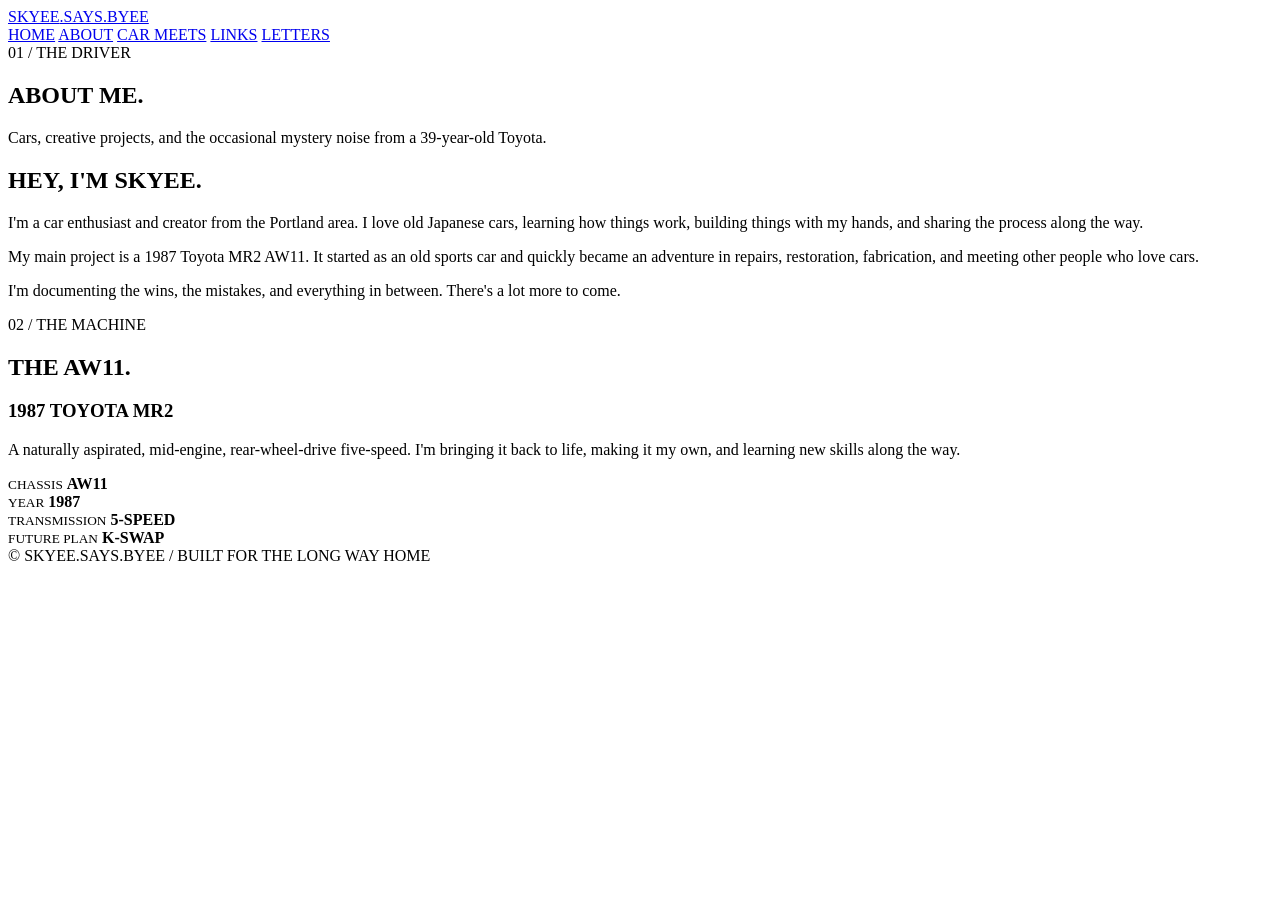
==== about.html @ a4ca1928 "Create about.html" ====
<!DOCTYPE html>
<html lang="en">
<head>
  <meta charset="UTF-8">
  <meta name="viewport" content="width=device-width, initial-scale=1">
  <meta name="theme-color" content="#090719">
  <title>SKYEE | About</title>
  <link rel="stylesheet" href="style.css">
</head>
<body>

<header>
  <div class="container nav">
    <a class="logo" href="index.html">
      SKYEE<span>.SAYS.BYEE</span>
    </a>

    <nav aria-label="Main navigation">
      <a href="index.html">HOME</a>
      <a href="about.html" aria-current="page">ABOUT</a>
      <a href="meets.html">CAR MEETS</a>
      <a href="links.html">LINKS</a>
      <a href="letters.html">LETTERS</a>
    </nav>
  </div>
</header>

<main>

  <section class="page-heading">
    <div class="container">
      <div class="eyebrow">01 / THE DRIVER</div>

      <h1>
        ABOUT <span class="accent">ME.</span>
      </h1>

      <p>
        Cars, creative projects, and the occasional
        mystery noise from a 39-year-old Toyota.
      </p>
    </div>
  </section>

  <section class="section">
    <div class="container two-col">

      <div>
        <h2>
          HEY, I'M <span class="cyan">SKYEE.</span>
        </h2>

        <p class="muted">
          I'm a car enthusiast and creator from the
          Portland area. I love old Japanese cars,
          learning how things work, building things
          with my hands, and sharing the process
          along the way.
        </p>

        <p class="muted">
          My main project is a 1987 Toyota MR2 AW11.
          It started as an old sports car and quickly
          became an adventure in repairs, restoration,
          fabrication, and meeting other people
          who love cars.
        </p>

        <p class="muted">
          I'm documenting the wins, the mistakes,
          and everything in between.
          There's a lot more to come.
        </p>
      </div>

      <div
        class="photo"
        role="img"
        aria-label="Temporary MR2-inspired artwork">
      </div>

    </div>
  </section>

  <section class="section">
    <div class="container">

      <div class="eyebrow">02 / THE MACHINE</div>

      <h2>
        THE <span class="accent">AW11.</span>
      </h2>

      <div class="panel">
        <h3>1987 TOYOTA MR2</h3>

        <p>
          A naturally aspirated, mid-engine,
          rear-wheel-drive five-speed.
          I'm bringing it back to life,
          making it my own, and learning
          new skills along the way.
        </p>

        <div class="specs">
          <div class="spec">
            <small>CHASSIS</small>
            <strong>AW11</strong>
          </div>

          <div class="spec">
            <small>YEAR</small>
            <strong>1987</strong>
          </div>

          <div class="spec">
            <small>TRANSMISSION</small>
            <strong>5-SPEED</strong>
          </div>

          <div class="spec">
            <small>FUTURE PLAN</small>
            <strong>K-SWAP</strong>
          </div>
        </div>
      </div>

    </div>
  </section>

</main>

<footer>
  © <span data-year></span>
  SKYEE.SAYS.BYEE / BUILT FOR THE LONG WAY HOME
</footer>

<script src="script.js" defer></script>
</body>
</html>
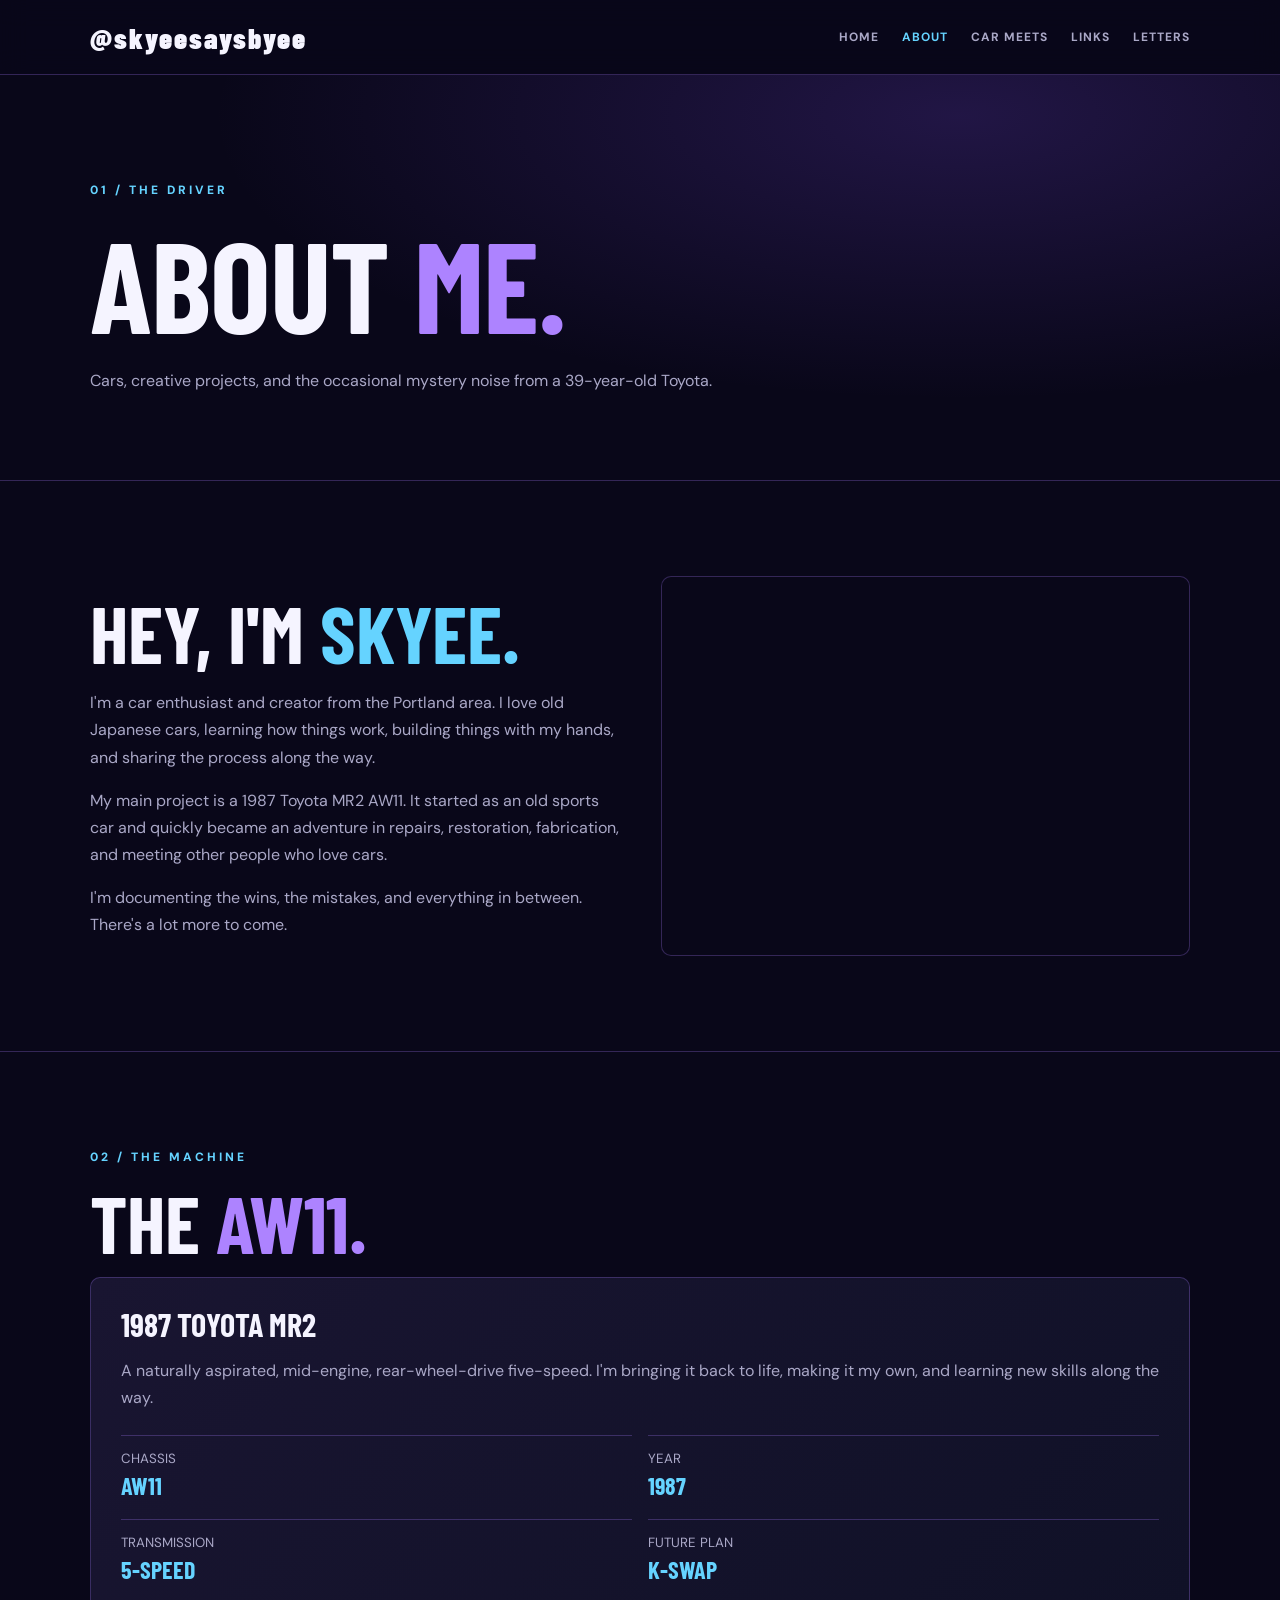
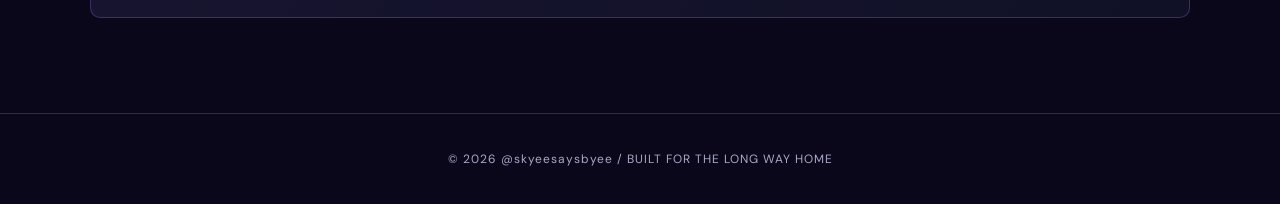
==== commit f40cd4dd: "Update about.html" ====
--- a/about.html
+++ b/about.html
@@ -13,7 +13,7 @@
 <header>
   <div class="container nav">
     <a class="logo" href="index.html">
-      SKYEE<span>.SAYS.BYEE</span>
+      @skyeesaysbyee</span>
     </a>
 
     <nav aria-label="Main navigation">
@@ -133,7 +133,7 @@
 
 <footer>
   © <span data-year></span>
-  SKYEE.SAYS.BYEE / BUILT FOR THE LONG WAY HOME
+  @skyeesaysbyee / BUILT FOR THE LONG WAY HOME
 </footer>
 
 <script src="script.js" defer></script>
--- a/style.css
+++ b/style.css
@@ -0,0 +1,497 @@
+
+@import url('https://fonts.googleapis.com/css2?family=Barlow+Condensed:wght@400;600;700;800;900&family=DM+Sans:wght@400;500;600;700&display=swap');
+
+/* =========================
+   COLORS
+========================= */
+
+:root {
+  --bg: #090719;
+  --panel: #14122b;
+  --purple: #ad83ff;
+  --blue: #65d3ff;
+  --white: #f5f4ff;
+  --muted: #aaa8c7;
+  --border: rgba(167,121,255,.27);
+}
+
+/* =========================
+   GENERAL
+========================= */
+
+* {
+  box-sizing: border-box;
+}
+
+html {
+  scroll-behavior: smooth;
+}
+
+body {
+  margin: 0;
+  background: var(--bg);
+  color: var(--white);
+  font-family: 'DM Sans', sans-serif;
+  line-height: 1.7;
+}
+
+a {
+  color: inherit;
+  text-decoration: none;
+}
+
+button,
+input,
+textarea {
+  font: inherit;
+}
+
+.container {
+  width: min(1100px, 90%);
+  margin: auto;
+}
+
+/* =========================
+   HEADER AND NAVIGATION
+========================= */
+
+header {
+  position: sticky;
+  top: 0;
+  z-index: 30;
+  background: rgba(9,7,25,.92);
+  backdrop-filter: blur(14px);
+  border-bottom: 1px solid var(--border);
+}
+
+.nav {
+  min-height: 74px;
+  display: flex;
+  align-items: center;
+  justify-content: space-between;
+  gap: 20px;
+}
+
+.logo {
+  font: 900 29px 'Barlow Condensed', sans-serif;
+  letter-spacing: 2px;
+  line-height: 1;
+}
+
+.logo span {
+  color: var(--purple);
+}
+
+nav {
+  display: flex;
+  gap: 23px;
+  flex-wrap: wrap;
+}
+
+nav a {
+  font-size: 12px;
+  letter-spacing: 1px;
+  font-weight: 700;
+  color: var(--muted);
+}
+
+nav a:hover,
+nav a[aria-current="page"] {
+  color: var(--blue);
+}
+
+/* =========================
+   TYPOGRAPHY
+========================= */
+
+h1,
+h2,
+h3 {
+  font-family: 'Barlow Condensed', sans-serif;
+  text-transform: uppercase;
+  line-height: 1.02;
+}
+
+h1 {
+  font-size: clamp(64px, 10vw, 130px);
+  margin: 18px 0;
+  letter-spacing: -1px;
+}
+
+h2 {
+  font-size: clamp(46px, 7vw, 80px);
+  margin: 14px 0;
+}
+
+h3 {
+  font-size: 32px;
+  margin: 0 0 12px;
+}
+
+.accent {
+  color: var(--purple);
+}
+
+.cyan {
+  color: var(--blue);
+}
+
+.eyebrow {
+  color: var(--blue);
+  font-size: 12px;
+  letter-spacing: 3px;
+  font-weight: 800;
+  text-transform: uppercase;
+}
+
+.muted {
+  color: var(--muted);
+}
+
+/* =========================
+   HOMEPAGE HERO
+========================= */
+
+.hero {
+  position: relative;
+  min-height: 710px;
+  display: flex;
+  align-items: center;
+
+  background:
+    linear-gradient(
+      90deg,
+      rgba(9,7,25,.98),
+      rgba(9,7,25,.78) 48%,
+      rgba(9,7,25,.32)
+    ),
+    linear-gradient(
+      0deg,
+      var(--bg),
+      transparent 45%
+    ),
+    url('mr2-placeholder.svg') center / cover no-repeat;
+}
+
+.hero::after {
+  content: '';
+  position: absolute;
+  inset: 0;
+  pointer-events: none;
+
+  background:
+    radial-gradient(
+      ellipse at 80% 45%,
+      rgba(111,55,210,.18),
+      transparent 60%
+    );
+}
+
+.hero .container {
+  position: relative;
+  z-index: 1;
+}
+
+.hero p {
+  max-width: 560px;
+  color: #dedbf3;
+}
+
+.hero-detail {
+  margin-top: 45px;
+  color: #aaa8c7 !important;
+}
+
+/* =========================
+   BUTTONS
+========================= */
+
+.buttons {
+  display: flex;
+  flex-wrap: wrap;
+  gap: 12px;
+  margin-top: 28px;
+}
+
+.centered-buttons {
+  justify-content: center;
+}
+
+.btn {
+  display: inline-flex;
+  align-items: center;
+  justify-content: center;
+  padding: 14px 23px;
+  border: 1px solid var(--border);
+  border-radius: 5px;
+  background: rgba(20,18,43,.85);
+  font-weight: 800;
+  font-size: 12px;
+  letter-spacing: 1px;
+  cursor: pointer;
+  transition: .2s;
+}
+
+.btn:hover {
+  transform: translateY(-3px);
+  background: #282147;
+}
+
+.btn.primary {
+  background: var(--purple);
+  color: #120b20;
+  border-color: var(--purple);
+}
+
+.btn.primary:hover {
+  background: #c5aaff;
+}
+
+/* =========================
+   SECTIONS AND PAGE HEADERS
+========================= */
+
+.section {
+  padding: 95px 0;
+  border-top: 1px solid var(--border);
+}
+
+.page-heading {
+  padding: 105px 0 70px;
+
+  background:
+    radial-gradient(
+      ellipse at 75% 10%,
+      rgba(106,65,200,.25),
+      transparent 55%
+    );
+}
+
+.page-heading p {
+  max-width: 650px;
+  color: var(--muted);
+}
+
+.two-col {
+  display: grid;
+  grid-template-columns: 1fr 1fr;
+  gap: 42px;
+  align-items: center;
+}
+
+/* =========================
+   PANELS AND CAR SPECS
+========================= */
+
+.panel,
+.link-card {
+  background: linear-gradient(
+    135deg,
+    #191531,
+    #101127
+  );
+
+  border: 1px solid var(--border);
+  border-radius: 10px;
+  padding: 30px;
+}
+
+.panel p {
+  color: var(--muted);
+}
+
+.specs {
+  display: grid;
+  grid-template-columns: 1fr 1fr;
+  gap: 16px;
+  margin-top: 24px;
+}
+
+.spec {
+  border-top: 1px solid var(--border);
+  padding-top: 12px;
+}
+
+.spec small {
+  display: block;
+  color: var(--muted);
+}
+
+.spec strong {
+  color: var(--blue);
+  font: 700 24px 'Barlow Condensed', sans-serif;
+}
+
+/* =========================
+   CAR PHOTO PLACEHOLDER
+========================= */
+
+.photo {
+  min-height: 380px;
+  background:
+    url('mr2-placeholder.svg')
+    center / cover no-repeat;
+
+  border: 1px solid var(--border);
+  border-radius: 10px;
+}
+
+/* =========================
+   LINKS PAGE
+========================= */
+
+.link-grid {
+  display: grid;
+  grid-template-columns: 1fr;
+  gap: 16px;
+  max-width: 750px;
+}
+
+.link-card {
+  display: block;
+  transition: .2s;
+}
+
+.link-card:hover {
+  transform: translateY(-4px);
+  border-color: var(--purple);
+}
+
+.link-card h3 {
+  margin: 0 0 6px;
+}
+
+.link-card p {
+  margin: 0;
+  color: var(--muted);
+  font-size: 14px;
+}
+
+.link-card .arrow {
+  float: right;
+  color: var(--blue);
+  font-size: 25px;
+}
+
+/* =========================
+   CAR MEET PAGE
+========================= */
+
+.coming {
+  display: inline-block;
+  border: 1px solid var(--purple);
+  color: var(--purple);
+  padding: 10px 18px;
+  letter-spacing: 4px;
+  font-size: 12px;
+  font-weight: 800;
+  margin-top: 20px;
+}
+
+.center {
+  text-align: center;
+}
+
+.center p {
+  margin-left: auto;
+  margin-right: auto;
+  max-width: 650px;
+}
+
+/* =========================
+   LETTER FORM
+========================= */
+
+.contact-form {
+  max-width: 720px;
+}
+
+.contact-form label {
+  display: block;
+  color: var(--muted);
+  margin: 18px 0 8px;
+  font-size: 13px;
+  font-weight: 700;
+}
+
+.contact-form input,
+.contact-form textarea {
+  width: 100%;
+  padding: 16px;
+  background: #111029;
+  border: 1px solid var(--border);
+  border-radius: 6px;
+  color: white;
+  outline: none;
+}
+
+.contact-form input:focus,
+.contact-form textarea:focus {
+  border-color: var(--blue);
+}
+
+.contact-form textarea {
+  min-height: 180px;
+  resize: vertical;
+}
+
+.contact-form button {
+  margin-top: 20px;
+}
+
+.notice {
+  font-size: 12px;
+  color: var(--muted);
+}
+
+/* =========================
+   FOOTER
+========================= */
+
+footer {
+  border-top: 1px solid var(--border);
+  padding: 35px 0;
+  text-align: center;
+  color: var(--muted);
+  font-size: 12px;
+  letter-spacing: 1px;
+}
+
+/* =========================
+   MOBILE
+========================= */
+
+@media (max-width: 760px) {
+
+  .nav {
+    padding: 16px 0;
+    flex-direction: column;
+  }
+
+  nav {
+    justify-content: center;
+    gap: 14px;
+  }
+
+  .hero {
+    min-height: 640px;
+    background-position: 58% center;
+  }
+
+  .two-col {
+    grid-template-columns: 1fr;
+  }
+
+  .section {
+    padding: 65px 0;
+  }
+
+  .page-heading {
+    padding: 70px 0 45px;
+  }
+
+  .photo {
+    min-height: 270px;
+  }
+
+}
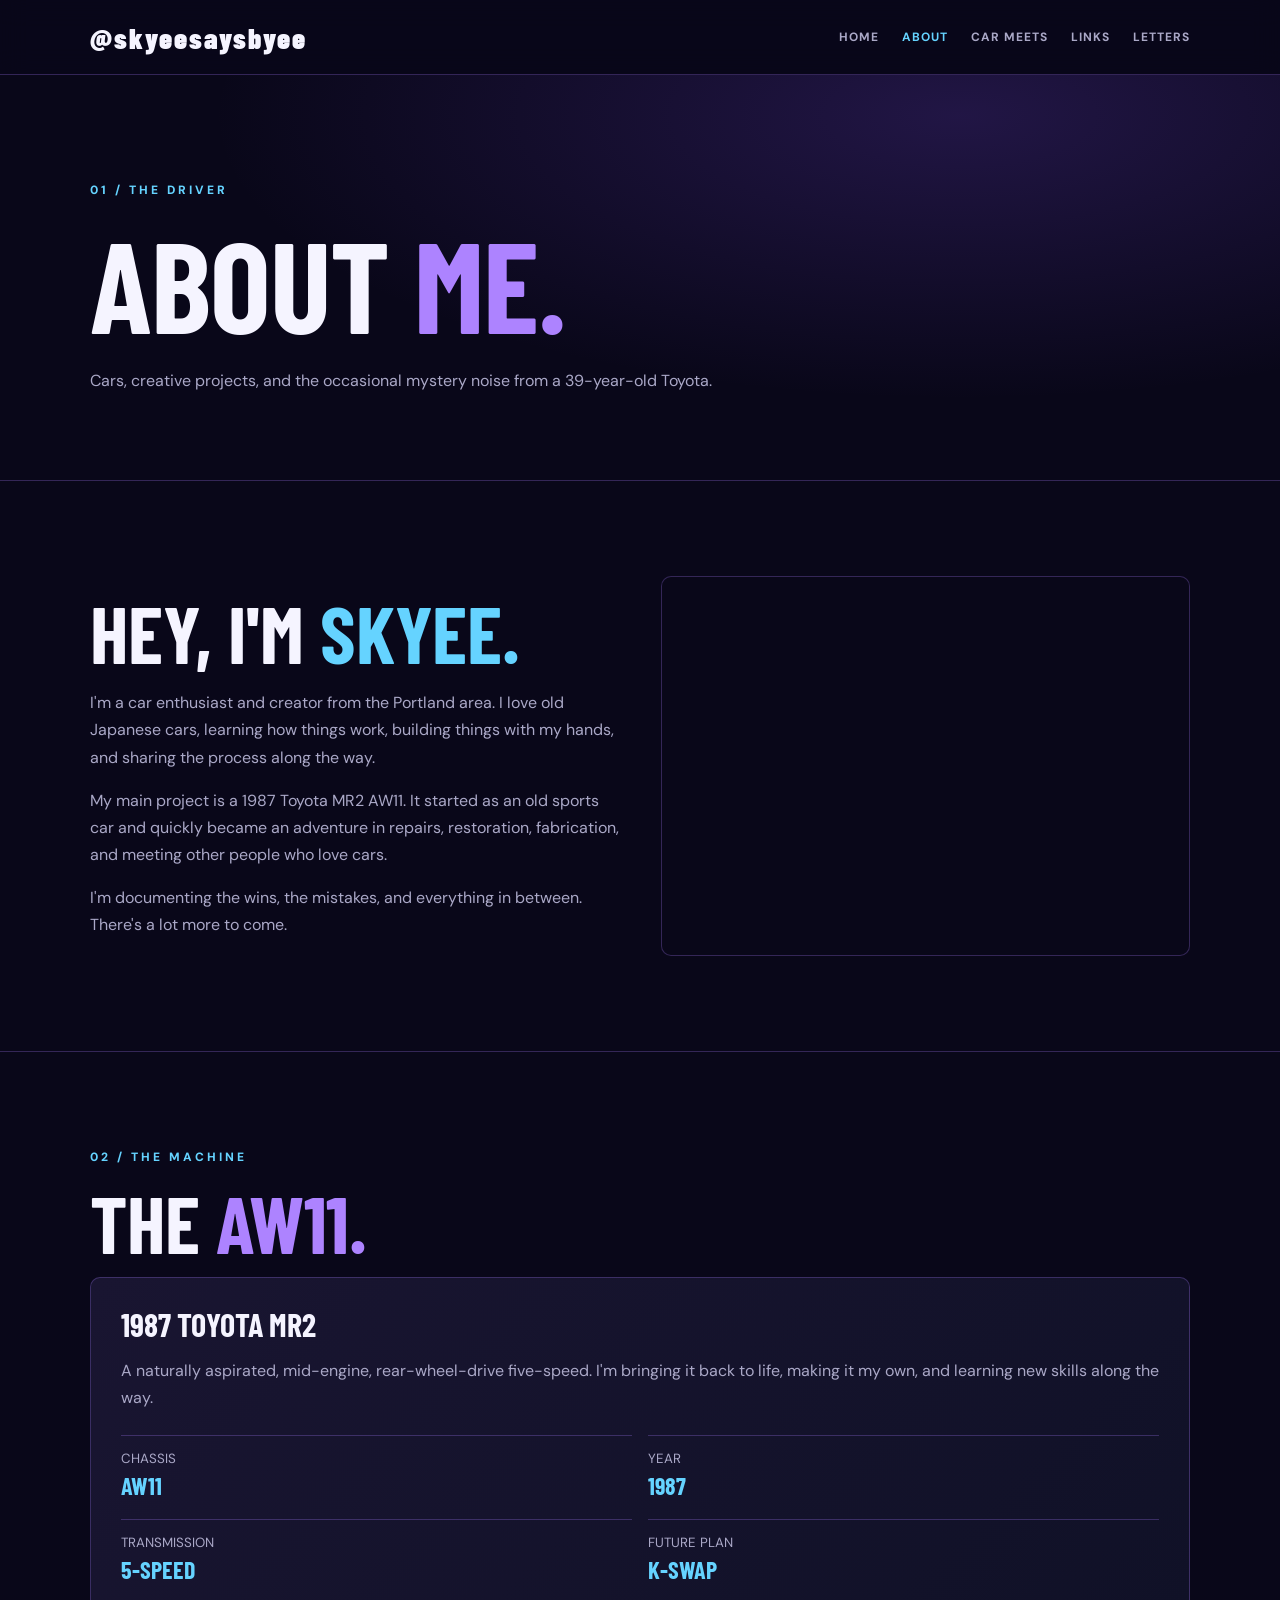
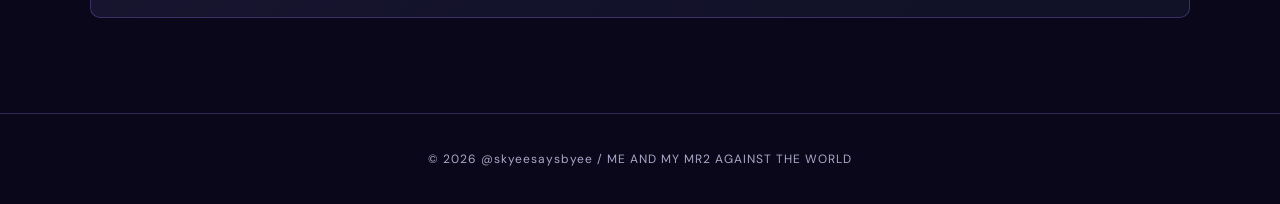
==== commit 85b32578: "Update about.html" ====
--- a/about.html
+++ b/about.html
@@ -133,7 +133,7 @@
 
 <footer>
   © <span data-year></span>
-  @skyeesaysbyee / BUILT FOR THE LONG WAY HOME
+  @skyeesaysbyee / ME AND MY MR2 AGAINST THE WORLD
 </footer>
 
 <script src="script.js" defer></script>
